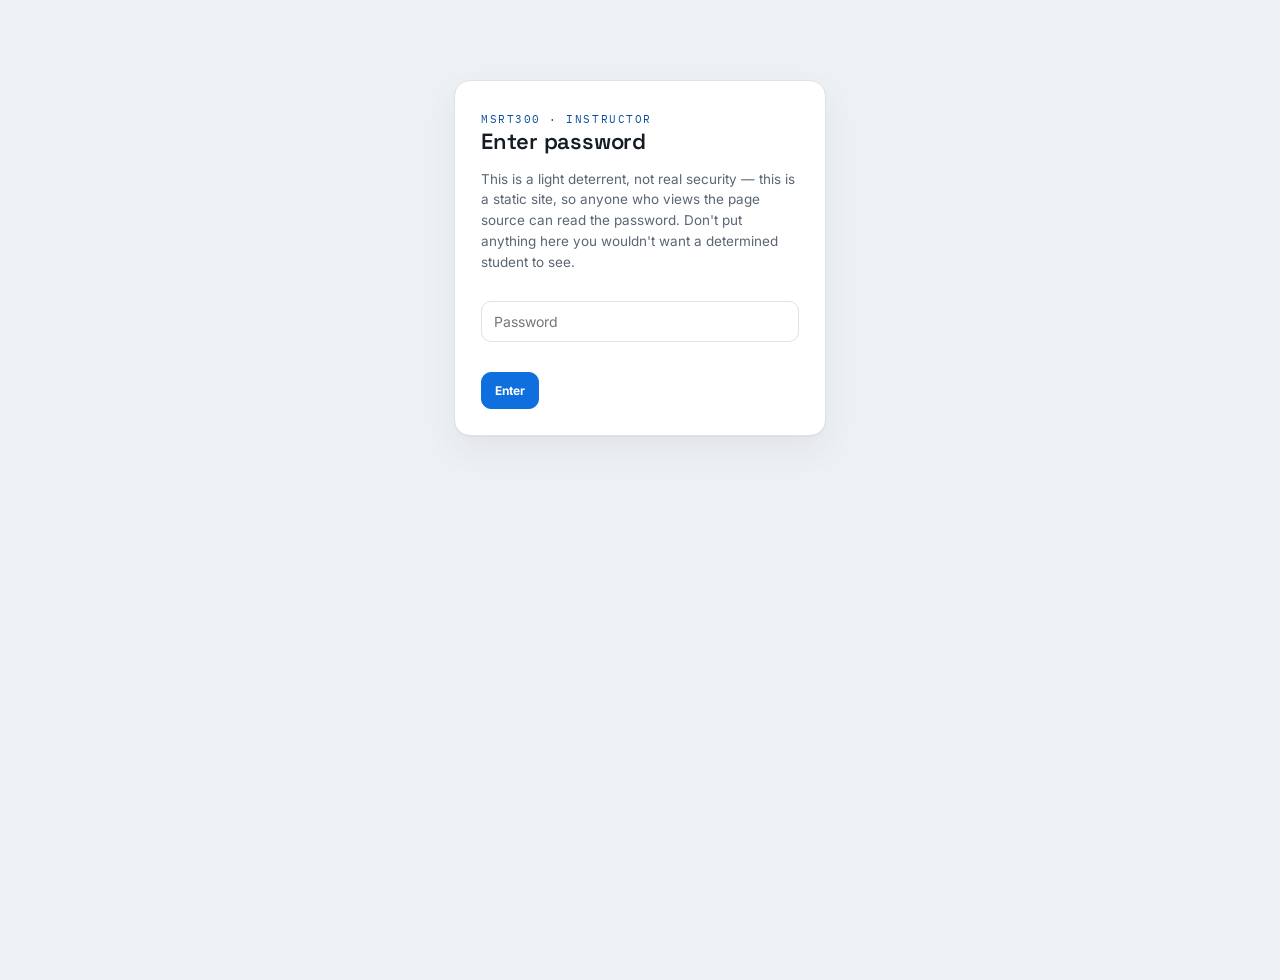
==== instructor.html @ 3fcd9799 "PACS Kano activity" ====
<!DOCTYPE html>
<html lang="en">
<head>
<meta charset="utf-8"><meta name="viewport" content="width=device-width,initial-scale=1">
<title>MSRT300: PACS Kano — Instructor</title>
<link rel="preconnect" href="https://fonts.googleapis.com">
<link rel="preconnect" href="https://fonts.gstatic.com" crossorigin>
<link href="https://fonts.googleapis.com/css2?family=Space+Grotesk:wght@500;600;700&family=Inter:wght@400;500;600;700&family=IBM+Plex+Mono:wght@500;600&display=swap" rel="stylesheet">
<link rel="stylesheet" href="assets/style.css">
</head>
<body>

<div class="gate-wrap" id="gateWrap">
  <div class="card gate-card">
    <span class="eyebrow">MSRT300 · Instructor</span>
    <h1 style="font-size:22px">Enter password</h1>
    <p class="muted">This is a light deterrent, not real security — this is a static site, so anyone who views the page source can read the password. Don't put anything here you wouldn't want a determined student to see.</p>
    <input type="password" id="pwInput" placeholder="Password">
    <div class="gate-error" id="pwError"></div>
    <button class="primary" id="pwSubmit">Enter</button>
  </div>
</div>

<div id="app" style="display:none">
<div class="warn-strip">Instructor view. Keep this tab out of any screen share.</div>
<header>
  <div class="title-block">
    <span class="eyebrow">MSRT300 · Instructor Console</span>
    <h1>PACS Kano Comparator</h1>
    <div class="muted">Student submissions load automatically from the response sheet and plot against your answer key.</div>
  </div>
  <div class="toolbar">
    <span class="muted" id="syncStatus" style="font-family:var(--mono);font-size:11px"></span>
    <button id="refreshBtn">Refresh now</button>
    <a href="index.html"><button type="button">Back</button></a>
  </div>
</header>
<div class="tabbar">
  <button class="tabbtn active" id="tabComparator">Comparator</button>
  <button class="tabbtn" id="tabGrading">Grading</button>
  <button class="tabbtn" id="tabKey">Answer key</button>
  <button class="tabbtn" id="tabDanger">Danger zone</button>
</div>

<main class="console" id="comparatorView">
<section class="card side">
  <b class="h">Responses</b>
  <div id="people"></div>
  <hr>
  <b class="h">Questions</b>
  <div class="empty" style="padding:2px 2px 6px">Click a question to isolate every response on the graph.</div>
  <div id="questions"></div>
</section>

<section class="card graph" id="wrap">
  <div class="graph-frame">
    <svg id="chart" viewBox="0 0 900 650">
      <defs>
        <pattern id="grid" width="30" height="30" patternUnits="userSpaceOnUse">
          <path d="M30 0 L0 0 0 30" fill="none" stroke="#eef1f4" stroke-width="1"/>
        </pattern>
        <filter id="lift" x="-40%" y="-40%" width="180%" height="180%">
          <feDropShadow dx="0" dy="1.5" stdDeviation="2" flood-color="#1a2430" flood-opacity=".22"/>
        </filter>
      </defs>
      <rect x="0" y="0" width="900" height="650" fill="#fdfefe"/>
      <rect x="0" y="0" width="900" height="650" fill="url(#grid)"/>
      <g font-family="IBM Plex Mono" fill="#aab4bf" font-size="11" letter-spacing=".04em">
        <text x="24" y="30">COHORT COMPARATOR</text>
        <text x="24" y="46" fill="#c3cbd3">Y AXIS: SATISFACTION</text>
        <text x="876" y="30" text-anchor="end">X AXIS: EXECUTION QUALITY</text>
        <text x="876" y="46" text-anchor="end" fill="#c3cbd3" id="readoutCount">RESPONDENTS 0</text>
        <text x="24" y="628" fill="#c3cbd3">SCALE: NORMALIZED</text>
        <text x="876" y="628" text-anchor="end" fill="#c3cbd3">KANO MODEL, 1984</text>
      </g>
      <g stroke="#c7ced6" stroke-width="1.4">
        <line x1="120" y1="345" x2="815" y2="345"/>
        <line x1="460" y1="96" x2="460" y2="605"/>
      </g>
      <g fill="#c7ced6">
        <path d="M815 345 l-11 -5.5 v11 z"/>
        <path d="M460 96 l-5.5 11 h11 z"/>
      </g>
      <g fill="none" stroke-linecap="round">
        <path d="M150 345 C 340 344, 610 300, 782 118" stroke="#fdfefe" stroke-width="9"/>
        <path d="M175 560 L 770 140" stroke="#fdfefe" stroke-width="9"/>
        <path d="M195 585 C 300 430, 415 362, 782 350" stroke="#fdfefe" stroke-width="9"/>
        <path d="M150 352 L 782 352" stroke="#fdfefe" stroke-width="8"/>
      </g>
      <g fill="none" stroke-linecap="round" filter="url(#lift)">
        <path d="M150 345 C 340 344, 610 300, 782 118" stroke="var(--attractive)" stroke-width="4"/>
        <path d="M175 560 L 770 140" stroke="var(--performance)" stroke-width="4"/>
        <path d="M195 585 C 300 430, 415 362, 782 350" stroke="var(--mustbe)" stroke-width="4"/>
        <path d="M150 352 L 782 352" stroke="var(--indifferent)" stroke-width="3" stroke-dasharray="1 7"/>
      </g>
      <g font-family="Space Grotesk" font-weight="600" fill="#3a4552">
        <g class="axis-hint" data-tip="Top of the vertical axis. The feature exceeds what the user expected.">
          <text x="440" y="80" font-size="14" text-anchor="middle" letter-spacing=".02em">DELIGHTED</text>
        </g>
        <g class="axis-hint" data-tip="Bottom of the vertical axis. The user is frustrated or unhappy.">
          <text x="440" y="632" font-size="14" text-anchor="middle" letter-spacing=".02em">DISSATISFIED</text>
        </g>
        <g class="axis-hint" data-tip="Left end of the horizontal axis. The feature is missing, broken, or poorly executed.">
          <text x="112" y="330" font-size="12.5" text-anchor="end" fill="#8b95a1">POORLY DONE</text>
        </g>
        <g class="axis-hint" data-tip="Right end of the horizontal axis. The feature is fully present and well executed.">
          <text x="823" y="330" font-size="12.5" fill="#8b95a1">WELL DONE</text>
        </g>
      </g>
      <g id="markers"></g>
    </svg>
    <div id="tooltip" class="tooltip"><button class="tt-close" id="ttClose" title="Close">&times;</button><div id="ttBody"></div></div>
  </div>
  <div class="answer-panel" id="answerPanel" style="display:none">
    <div class="ap-head"><b id="apTitle"></b><button id="apClose">Show all</button></div>
    <div id="apList"></div>
  </div>
  <div class="kano-key">
    <div class="key-item"><div class="row"><i style="background:var(--attractive)"></i><b>Attractive</b></div><p>Unexpected when present, not missed when absent.</p></div>
    <div class="key-item"><div class="row"><i style="background:var(--performance)"></i><b>Performance</b></div><p>Satisfaction rises the better this is executed.</p></div>
    <div class="key-item"><div class="row"><i style="background:var(--mustbe)"></i><b>Must-Be</b></div><p>Expected by default, its absence causes real frustration.</p></div>
    <div class="key-item"><div class="row"><i style="background:var(--indifferent)"></i><b>Indifferent</b></div><p>Users notice little change either way.</p></div>
  </div>
</section>
</main>

<main class="grading" id="gradingView" style="display:none">
  <section class="card roster"><b>Students</b><div id="gradingRoster"></div></section>
  <section class="card panel" id="gradingPanel"><div class="empty">Select a student to begin scoring.</div></section>
</main>
<section class="card summary" id="gradingSummaryWrap" style="display:none">
  <div class="toolbar" style="justify-content:space-between;margin-bottom:12px">
    <b class="h" style="margin:0">Summary</b>
    <button id="exportCsv">Download grades, CSV</button>
  </div>
  <div id="summaryTable"></div>
</section>

<main style="display:none;max-width:820px;margin:0 auto;padding:20px 24px" id="keyView">
  <section class="card keyeditor">
    <b class="h" style="font-family:var(--disp);font-size:15px">Answer key</b>
    <p class="muted" style="margin:6px 0 14px">This is what plots as your ground truth on the comparator. Edit it here, then download the file and commit it to <code>data/answer-key.json</code> to make the change permanent (this is a static site — edits here don't save themselves).</p>
    <div id="keyRows"></div>
    <div class="toolbar" style="margin-top:14px">
      <button class="primary" id="downloadKeyBtn">Download answer-key.json</button>
      <span class="muted" id="keyMsg"></span>
    </div>
  </section>
</main>

<main style="display:none;max-width:820px;margin:0 auto;padding:20px 24px" id="dangerView">
  <section class="card danger-card">
    <h2>Clear all responses</h2>
    <p class="muted">Permanently deletes every student submission from the response sheet. Do this after grades are finalized to stop retaining student answers. This cannot be undone.</p>
    <div class="toolbar">
      <input type="text" id="confirmDelete" placeholder="Type DELETE to confirm" style="border:1px solid var(--line);border-radius:10px;padding:9px 11px">
      <button class="danger" id="clearAllBtn">Clear all responses</button>
    </div>
    <div class="muted" id="dangerMsg" style="margin-top:8px"></div>
  </section>
  <section class="card danger-card" style="margin-top:16px">
    <h2>Clear grades in this browser</h2>
    <p class="muted">Grades are saved only in this browser (via the CSV export, not the response sheet). This clears them from here.</p>
    <button class="danger" id="clearGradesBtn">Clear local grades</button>
  </section>
  <section class="card" style="margin-top:16px;padding:18px">
    <b class="h" style="font-family:var(--disp);font-size:14px">Removing grading entirely</b>
    <p class="muted">To remove the grading feature from the site altogether once you're done with it, delete the "Grading" tab button and its two <code>&lt;section&gt;</code> blocks from <code>instructor.html</code>, and remove <code>renderGradingRoster()</code> / <code>renderGradingPanel()</code> calls from the script — then redeploy.</p>
  </section>
</main>

</div>

<script src="assets/config.js"></script>
<script src="assets/data.js"></script>
<script>
/* ---------- password gate ---------- */
(function(){
  const unlocked = sessionStorage.getItem('pacskano_instructor_unlocked') === '1';
  if(unlocked){ document.getElementById('gateWrap').style.display='none'; document.getElementById('app').style.display='block'; boot(); return; }
  document.getElementById('pwSubmit').onclick = tryUnlock;
  document.getElementById('pwInput').addEventListener('keydown', e => { if(e.key==='Enter') tryUnlock(); });
  function tryUnlock(){
    const v = document.getElementById('pwInput').value;
    if(v === INSTRUCTOR_PASSWORD){
      sessionStorage.setItem('pacskano_instructor_unlocked','1');
      document.getElementById('gateWrap').style.display='none';
      document.getElementById('app').style.display='block';
      boot();
    } else {
      document.getElementById('pwError').textContent = 'Incorrect password.';
    }
  }
})();

/* ---------- state ---------- */
let responses = [];       // [groundTruthEntry, ...studentEntries]
let groundTruthIndex = 0;
let answerKey = FEATURES.map(()=>({cat:null, exec:null}));
let focus = null, pinned = false;
let grades = {};
let gradingActive = null;
let refreshTimer = null;

function backendConfigured(){
  return typeof APPS_SCRIPT_URL === 'string' && APPS_SCRIPT_URL.indexOf('http') === 0;
}

async function boot(){
  grades = JSON.parse(localStorage.getItem('pacskano_grades') || '{}');
  await loadAnswerKey();
  await refreshResponses();
  refreshTimer = setInterval(refreshResponses, 20000);
  wireStaticHandlers();
}

async function loadAnswerKey(){
  try{
    const res = await fetch('data/answer-key.json', {cache:'no-store'});
    const data = await res.json();
    if(Array.isArray(data.entries)) answerKey = data.entries;
  }catch(err){ /* no key file yet — stays blank */ }
}

async function refreshResponses(){
  const statusEl = document.getElementById('syncStatus');
  if(!backendConfigured()){
    statusEl.textContent = 'Backend not configured — see README';
    buildResponsesFromKeyOnly();
    render();
    return;
  }
  statusEl.textContent = 'Syncing…';
  try{
    const res = await fetch(APPS_SCRIPT_URL + '?action=list', {cache:'no-store'});
    const data = await res.json();
    const students = (data && data.ok && Array.isArray(data.responses)) ? data.responses : [];
    buildResponsesFromKeyOnly();
    students.forEach(s => responses.push(s));
    statusEl.textContent = 'Synced ' + new Date().toLocaleTimeString();
  }catch(err){
    statusEl.textContent = 'Sync failed — showing last loaded data';
  }
  render();
}
function buildResponsesFromKeyOnly(){
  responses = [{
    name: 'Instructor answer key',
    answers: answerKey.map(k=>k.cat),
    executions: answerKey.map(k=>k.exec)
  }];
  groundTruthIndex = 0;
}

document.getElementById('refreshBtn').onclick = refreshResponses;

/* ---------- tabs ---------- */
function showTab(name){
  document.getElementById('comparatorView').style.display = name==='comparator' ? 'grid' : 'none';
  document.getElementById('gradingView').style.display = name==='grading' ? 'grid' : 'none';
  document.getElementById('gradingSummaryWrap').style.display = name==='grading' ? 'block' : 'none';
  document.getElementById('keyView').style.display = name==='key' ? 'block' : 'none';
  document.getElementById('dangerView').style.display = name==='danger' ? 'block' : 'none';
  ['tabComparator','tabGrading','tabKey','tabDanger'].forEach(id => document.getElementById(id).classList.remove('active'));
  document.getElementById('tab'+name[0].toUpperCase()+name.slice(1)).classList.add('active');
  if(name==='grading'){ renderGradingRoster(); renderGradingPanel(); renderGradingSummary(); }
  if(name==='key') renderKeyEditor();
}
function wireStaticHandlers(){
  document.getElementById('tabComparator').onclick = () => showTab('comparator');
  document.getElementById('tabGrading').onclick = () => showTab('grading');
  document.getElementById('tabKey').onclick = () => showTab('key');
  document.getElementById('tabDanger').onclick = () => showTab('danger');
}

/* ---------- comparator (graph) ---------- */
function render(){
  const ppl = document.getElementById('people');
  ppl.innerHTML = '';
  responses.forEach((r,i) => {
    const isGT = i === groundTruthIndex;
    const row = document.createElement('div');
    row.className = 'person' + (isGT ? ' gt' : '');
    const classified = (r.answers||[]).filter(Boolean).length;
    const statusTag = !isGT && r.status ? ` · ${r.status}` : '';
    row.innerHTML = `<div class="prow"><b>${r.name}</b>${isGT?'<span class="gtbadge">Answer key</span>':''}</div><small>${classified} / ${FEATURES.length} classified${statusTag}</small>`;
    ppl.appendChild(row);
  });
  document.getElementById('readoutCount').textContent = 'RESPONDENTS ' + (responses.length - 1);
  computePositions();
  const m = document.getElementById('markers'); m.innerHTML = '';
  responses.forEach((r,pi) => (r.answers||[]).forEach((cat,fi) => {
    if(!cat) return;
    const exec = r.executions ? r.executions[fi] : null;
    const p = posGrid[pi][fi];
    const isGT = pi === groundTruthIndex;
    const g = document.createElementNS('http://www.w3.org/2000/svg','g'); g.classList.add('marker'); g.dataset.feature = fi;
    const ring = isGT ? `<circle cx="${p.x}" cy="${p.y}" r="15" fill="none" stroke="var(--accent)" stroke-width="2"/>` : '';
    g.innerHTML = `${ring}<circle class="mkr" cx="${p.x}" cy="${p.y}" r="${isGT?10:8.5}" fill="${tint(COLORS[cat],pi)}" stroke="#fdfefe" stroke-width="${isGT?2.2:1.6}"/><text x="${p.x}" y="${p.y+3.2}" text-anchor="middle" font-family="IBM Plex Mono" font-size="9" font-weight="600" fill="${tintAlpha(pi)<.35?'#fff':'#151b23'}">${fi+1}</text>`;
    g.onmouseenter = e => showTip(e,r.name,FEATURES[fi],cat,exec);
    g.onmouseleave = () => hideTip();
    g.onclick = e => { e.stopPropagation(); selectFeature(fi); if(focus===fi){ showTip(e,r.name,FEATURES[fi],cat,exec); pinned=true; document.getElementById('tooltip').classList.add('pinned'); } };
    m.appendChild(g);
  }));
  renderQuestions();
  if(focus!==null){ applyFocus(focus); renderAnswerPanel(focus); }
}
let posGrid = [];
function computePositions(){
  posGrid = responses.map(()=>[]);
  const items = [];
  responses.forEach((r,pi) => (r.answers||[]).forEach((cat,fi) => {
    if(!cat){ posGrid[pi][fi] = null; return; }
    const exec = r.executions ? r.executions[fi] : null;
    const base = point(cat,fi,pi,exec);
    const isGT = pi === groundTruthIndex;
    const item = {x:base.x, y:base.y, r:isGT?10:8.5, pi, fi};
    items.push(item); posGrid[pi][fi] = item;
  }));
  resolveCollisions(items,4);
}
function showTip(e,name,feature,cat,exec){
  if(pinned) return;
  const t = document.getElementById('tooltip'), w = document.getElementById('wrap').getBoundingClientRect();
  document.getElementById('ttBody').innerHTML = `<b>${name}</b><br>${feature}<br><span class="cat" style="color:${cat==='Performance'?'#e3b04f':'#8fc2f0'}">${cat}${exec?' · '+exec:''}</span>`;
  t.style.left = (e.clientX-w.left)+'px'; t.style.top = (e.clientY-w.top)+'px'; t.style.opacity = 1;
}
function hideTip(force){ if(pinned && !force) return; const t=document.getElementById('tooltip'); t.style.opacity=0; t.classList.remove('pinned'); }
document.getElementById('ttClose').onclick = e => { e.stopPropagation(); pinned=false; hideTip(true); focus=null; clearFocus(); hideAnswerPanel(); };
function applyFocus(fi){ document.querySelectorAll('.marker').forEach(m => { const same = +m.dataset.feature===fi; m.classList.toggle('dim',!same); m.classList.toggle('focus',same); }); }
function clearFocus(){ document.querySelectorAll('.marker').forEach(m => m.classList.remove('dim','focus')); }
function selectFeature(fi){
  if(focus===fi){ focus=null; clearFocus(); pinned=false; hideTip(true); hideAnswerPanel(); return; }
  focus=fi; pinned=false; hideTip(true); applyFocus(fi); renderAnswerPanel(fi); renderQuestions();
}
function hideAnswerPanel(){ document.getElementById('answerPanel').style.display='none'; renderQuestions(); }
function renderAnswerPanel(fi){
  const panel = document.getElementById('answerPanel');
  document.getElementById('apTitle').textContent = (fi+1)+'. '+FEATURES[fi];
  const list = document.getElementById('apList'); list.innerHTML = '';
  responses.forEach((r,pi) => {
    const cat = r.answers[fi]; const exec = r.executions ? r.executions[fi] : null; const isGT = pi===groundTruthIndex;
    const row = document.createElement('div'); row.className = 'ap-row';
    row.innerHTML = `<span class="dot" style="background:${cat?COLORS[cat]:'#c7ced6'}"></span><b>${r.name}</b>${isGT?'<span class="tag-gt">Key</span>':''}<span class="cat" style="color:${cat?COLORS[cat]:'#8b95a1'}">${cat||'Not answered'}</span><span class="exec">${exec||''}</span>`;
    list.appendChild(row);
  });
  panel.style.display = 'block';
}
function renderQuestions(){
  const box = document.getElementById('questions'); box.innerHTML = '';
  FEATURES.forEach((f,fi) => {
    const vals = responses.map(r => r.answers[fi]).filter(Boolean);
    const u = new Set(vals).size;
    const d = document.createElement('div'); d.className = 'featureCard' + (focus===fi ? ' active' : '');
    d.innerHTML = `<b>${fi+1}. ${f}</b><p>${DESCRIPTIONS[fi]}</p>${u>1?'<div class="tag">'+u+' different placements</div>':''}`;
    d.onclick = () => selectFeature(fi);
    box.appendChild(d);
  });
}
document.getElementById('wrap').addEventListener('click', () => { focus=null; clearFocus(); pinned=false; hideTip(true); hideAnswerPanel(); });
document.getElementById('apClose').onclick = () => { focus=null; clearFocus(); pinned=false; hideTip(true); hideAnswerPanel(); };
const tipEl = document.getElementById('tooltip'), wrapEl = document.getElementById('wrap');
document.querySelectorAll('.axis-hint').forEach(el => {
  el.addEventListener('mouseenter', e => { if(el.dataset.tip && !pinned){ document.getElementById('ttBody').textContent = el.dataset.tip; tipEl.style.opacity=1; positionTip(e); } });
  el.addEventListener('mousemove', e => { if(el.dataset.tip && !pinned) positionTip(e); });
  el.addEventListener('mouseleave', () => { if(!pinned) tipEl.style.opacity=0; });
});
function positionTip(e){ const r = wrapEl.getBoundingClientRect(); tipEl.style.left=(e.clientX-r.left)+'px'; tipEl.style.top=(e.clientY-r.top)+'px'; }

/* ---------- grading ---------- */
function gradingRoster(){ return responses.filter((r,i) => i !== groundTruthIndex); }
function totalFor(name){
  const g = grades[name]; if(!g) return null;
  let sum=0, count=0;
  CRITERIA.forEach(c => { if(g[c.key]!=null){ sum+=g[c.key]; count++; } });
  return count ? sum : null;
}
function saveGrades(){ localStorage.setItem('pacskano_grades', JSON.stringify(grades)); }
function renderGradingRoster(){
  const list = gradingRoster(); const wrap = document.getElementById('gradingRoster');
  if(!list.length){ wrap.innerHTML = '<div class="empty">No responses yet.</div>'; return; }
  wrap.innerHTML = '';
  list.forEach(r => {
    const t = totalFor(r.name);
    const row = document.createElement('div'); row.className = 'rrow' + (gradingActive===r.name ? ' active' : '');
    row.innerHTML = `<b>${r.name}</b><small>${t==null?'Not started':t+' / 16'}</small>`;
    row.onclick = () => { gradingActive = r.name; renderGradingRoster(); renderGradingPanel(); };
    wrap.appendChild(row);
  });
}
function renderGradingPanel(){
  const panel = document.getElementById('gradingPanel');
  if(!gradingActive){ panel.innerHTML = '<div class="empty">Select a student to begin scoring.</div>'; return; }
  const r = responses.find(x => x.name === gradingActive);
  if(!grades[gradingActive]) grades[gradingActive] = {comment:''};
  const g = grades[gradingActive];
  const t = totalFor(gradingActive);
  let html = `<h2>${gradingActive}</h2><div class="total">Total: ${t==null?'Not started':t+' / 16'}</div>`;
  html += renderSubmissionView(r);
  CRITERIA.forEach(c => {
    html += `<div class="crit"><b class="critname">${c.name}</b><div class="scorebtns" data-key="${c.key}">`;
    [4,3,2,1].forEach(lvl => {
      const has = c.levels[lvl] != null; const sel = g[c.key]===lvl;
      html += `<button class="sbtn${sel?' sel':''}" data-key="${c.key}" data-lvl="${lvl}"${has?'':' disabled'}>${lvl}</button>`;
    });
    html += `</div><div class="critdesc" id="desc-${c.key}">${g[c.key]!=null && c.levels[g[c.key]] ? c.levels[g[c.key]] : 'Select a score to see the rubric description.'}</div></div>`;
  });
  html += `<div class="crit"><b class="critname">Notes, optional</b><textarea class="notesbox" id="noteBox" placeholder="Any notes for this student">${g.comment||''}</textarea></div>`;
  panel.innerHTML = html;
  panel.querySelectorAll('.sbtn').forEach(b => {
    b.onclick = () => { const key=b.dataset.key, lvl=parseInt(b.dataset.lvl,10); g[key] = (g[key]===lvl)?null:lvl; saveGrades(); renderGradingPanel(); renderGradingRoster(); renderGradingSummary(); };
  });
  const noteBox = document.getElementById('noteBox');
  noteBox.oninput = () => { g.comment = noteBox.value; saveGrades(); };
}
function renderSubmissionView(r){
  if(!r) return '';
  let html = '<div class="submission-view"><h3>Proposed features</h3>';
  (r.newFeatures||[]).forEach((nf,i) => { html += `<div class="feat"><b>${nf.name||'(untitled '+(i+1)+')'}</b><br>${nf.description||''}</div>`; });
  if(!r.newFeatures || !r.newFeatures.length) html += '<div class="feat">Not submitted.</div>';
  html += '</div><div class="submission-view"><h3>Pitch</h3>';
  const pitched = (r.newFeatures && r.newFeatures[r.pitchFeature]) ? (r.newFeatures[r.pitchFeature].name || 'Feature '+((r.pitchFeature||0)+1)) : null;
  html += `<div class="feat">${pitched?('<b>'+pitched+'</b><br>'):''}${r.pitch||'Not submitted.'}</div>`;
  html += '</div>';
  if(r.justification){ html += `<div class="submission-view"><h3>Overall justification</h3><div class="feat">${r.justification}</div></div>`; }
  return html;
}
function renderGradingSummary(){
  const wrap = document.getElementById('summaryTable'); const list = gradingRoster();
  if(!list.length){ wrap.innerHTML = '<div class="empty">No responses loaded.</div>'; return; }
  let html = '<table><thead><tr><th>Student</th><th>Kano model</th><th>Creativity</th><th>CTO pitch</th><th>Justification</th><th>Total</th></tr></thead><tbody>';
  list.forEach(r => {
    const g = grades[r.name] || {}; const t = totalFor(r.name);
    html += `<tr><td>${r.name}</td>`;
    CRITERIA.forEach(c => { html += `<td class="num">${g[c.key]!=null?g[c.key]:'Pending'}</td>`; });
    html += `<td class="num">${t==null?'Pending':t+' / 16'}</td></tr>`;
  });
  html += '</tbody></table>'; wrap.innerHTML = html;
}
document.getElementById('exportCsv').onclick = () => {
  const list = gradingRoster();
  let csv = 'Student,Application of the Kano Model,Creativity of New Features,CTO Investment Pitch,Overall Justification,Total,Notes\n';
  list.forEach(r => {
    const g = grades[r.name] || {}; const t = totalFor(r.name);
    const row = [r.name];
    CRITERIA.forEach(c => row.push(g[c.key]!=null?g[c.key]:''));
    row.push(t==null?'':t);
    row.push('"'+((g.comment||'').replace(/"/g,'""'))+'"');
    csv += row.join(',')+'\n';
  });
  const blob = new Blob([csv],{type:'text/csv'});
  const a = document.createElement('a'); a.href = URL.createObjectURL(blob); a.download = 'PACS_Kano_Grades.csv'; a.click();
  setTimeout(() => URL.revokeObjectURL(a.href), 1000);
};

/* ---------- answer key editor ---------- */
function renderKeyEditor(){
  const box = document.getElementById('keyRows'); box.innerHTML = '';
  FEATURES.forEach((f,fi) => {
    if(!answerKey[fi]) answerKey[fi] = {cat:null, exec:null};
    const row = document.createElement('div'); row.className = 'keyrow';
    const catOpts = ['<option value="">—</option>'].concat(CATEGORIES.map(c => `<option value="${c}" ${answerKey[fi].cat===c?'selected':''}>${c}</option>`)).join('');
    const execOpts = ['<option value="">—</option>'].concat(EXEC_LEVELS.map(x => `<option value="${x}" ${answerKey[fi].exec===x?'selected':''}>${x}</option>`)).join('');
    row.innerHTML = `<b>${fi+1}. ${f}</b><select data-fi="${fi}" data-field="cat">${catOpts}</select><select data-fi="${fi}" data-field="exec">${execOpts}</select>`;
    box.appendChild(row);
  });
  box.querySelectorAll('select').forEach(sel => {
    sel.onchange = () => { answerKey[+sel.dataset.fi][sel.dataset.field] = sel.value || null; document.getElementById('keyMsg').textContent = 'Unsaved changes — download to make permanent.'; };
  });
}
document.getElementById('downloadKeyBtn').onclick = () => {
  const blob = new Blob([JSON.stringify({entries:answerKey}, null, 2)], {type:'application/json'});
  const a = document.createElement('a'); a.href = URL.createObjectURL(blob); a.download = 'answer-key.json'; a.click();
  setTimeout(() => URL.revokeObjectURL(a.href), 1000);
  document.getElementById('keyMsg').textContent = 'Downloaded. Replace data/answer-key.json in your repo with this file and push to make it live.';
};

/* ---------- danger zone ---------- */
document.getElementById('clearAllBtn').onclick = async () => {
  const msg = document.getElementById('dangerMsg');
  if(document.getElementById('confirmDelete').value !== 'DELETE'){ msg.textContent = 'Type DELETE in the box first.'; return; }
  if(!backendConfigured()){ msg.textContent = 'Backend not configured — nothing to clear.'; return; }
  msg.textContent = 'Clearing…';
  try{
    const body = JSON.stringify({action:'clearAll', password: INSTRUCTOR_PASSWORD});
    const res = await fetch(APPS_SCRIPT_URL, {method:'POST', headers:{'Content-Type':'text/plain;charset=utf-8'}, body});
    const r = await res.json();
    msg.textContent = r && r.ok ? 'All responses cleared.' : 'Could not clear responses.';
    if(r && r.ok) refreshResponses();
  }catch(err){ msg.textContent = 'Could not reach the backend.'; }
};
document.getElementById('clearGradesBtn').onclick = () => {
  grades = {}; localStorage.removeItem('pacskano_grades');
  renderGradingRoster(); renderGradingPanel(); renderGradingSummary();
  document.getElementById('dangerMsg').textContent = 'Local grades cleared.';
};
</script>
</body>
</html>
---- assets/style.css ----
:root{
  --bg:#eef1f4;
  --panel:#ffffff;
  --panel-2:#fbfcfd;
  --line:#dde2e8;
  --line-soft:#e8ecf0;
  --ink:#151b23;
  --ink-dim:#5b6672;
  --ink-faint:#8b95a1;
  --mono:'IBM Plex Mono',ui-monospace,monospace;
  --disp:'Space Grotesk',system-ui,sans-serif;
  --body:'Inter',system-ui,sans-serif;

  --attractive:#1d78c9;
  --performance:#b8790f;
  --mustbe:#c22b6d;
  --indifferent:#71808f;

  --accent:#0f6fde;
  --accent-ink:#0a4ea3;
  --warn-bg:#7a271a;
  --warn-ink:#fdece8;
  --good:#1a8a5f;
}
*{box-sizing:border-box}
html,body{height:100%}
body{margin:0;background:var(--bg);color:var(--ink);font-family:var(--body);-webkit-font-smoothing:antialiased}
header{padding:26px 32px 16px;display:flex;justify-content:space-between;align-items:flex-end;gap:16px;flex-wrap:wrap;border-bottom:1px solid var(--line);background:var(--panel)}
.title-block{display:flex;flex-direction:column;gap:6px;max-width:640px}
.eyebrow{font-family:var(--mono);font-size:11px;letter-spacing:.14em;text-transform:uppercase;color:var(--accent-ink)}
h1{margin:0;font-family:var(--disp);font-weight:600;font-size:29px;letter-spacing:-.01em}
.muted{color:var(--ink-dim);font-size:13.5px;line-height:1.55}
.toolbar{display:flex;gap:9px;flex-wrap:wrap;align-items:center}
button,.file{border:1px solid var(--line);background:var(--panel);color:var(--ink-dim);border-radius:10px;padding:10px 13px;font-weight:600;cursor:pointer;font-size:12px;font-family:var(--body);transition:all .12s ease}
button:hover,.file:hover{border-color:var(--ink-faint);color:var(--ink)}
button:disabled{opacity:.45;cursor:not-allowed}
.file input{display:none}
.primary{background:var(--accent);color:#fff;border:1px solid var(--accent);font-weight:700}
.primary:hover{background:var(--accent-ink);border-color:var(--accent-ink)}
.danger{background:#c22b2b;color:#fff;border:1px solid #c22b2b;font-weight:700}
.danger:hover{background:#9c1f1f}

.card{background:var(--panel);border:1px solid var(--line);border-radius:16px;box-shadow:0 1px 2px rgba(20,30,45,.04),0 14px 32px rgba(20,30,45,.06)}
.empty{color:var(--ink-faint);font-size:12.5px;line-height:1.5;padding:8px 2px}
.status-pill{font-family:var(--mono);font-size:10.5px;letter-spacing:.04em;text-transform:uppercase;border-radius:7px;padding:4px 9px;display:inline-block}
.status-pill.draft{background:#f2eee0;color:#8a6d1a}
.status-pill.submitted{background:#e3f3ea;color:var(--good)}

.tabbar{display:flex;gap:6px;padding:12px 32px;background:var(--panel);border-bottom:1px solid var(--line)}
.tabbtn{border:1px solid var(--line);background:var(--panel-2);color:var(--ink-dim);border-radius:9px;padding:8px 14px;font-size:12.5px;font-weight:700;cursor:pointer;font-family:var(--body)}
.tabbtn.active{background:var(--accent);color:#fff;border-color:var(--accent)}

.warn-strip{background:var(--warn-bg);color:var(--warn-ink);font-family:var(--mono);font-size:11.5px;letter-spacing:.06em;text-transform:uppercase;padding:9px 20px;text-align:center}

/* --- landing --- */
.landing-wrap{max-width:900px;margin:0 auto;padding:60px 24px}
.role-grid{display:grid;grid-template-columns:1fr 1fr;gap:20px;margin-top:28px}
.role-card{background:var(--panel);border:1px solid var(--line);border-radius:18px;padding:26px;box-shadow:0 1px 2px rgba(20,30,45,.04),0 14px 32px rgba(20,30,45,.06);text-decoration:none;color:var(--ink);transition:border-color .12s ease,transform .12s ease}
.role-card:hover{border-color:var(--accent);transform:translateY(-2px)}
.role-card .eyebrow{display:block;margin-bottom:8px}
.role-card h2{margin:0 0 8px;font-family:var(--disp);font-size:22px}
.role-card p{margin:0;color:var(--ink-dim);font-size:13.5px;line-height:1.55}
@media(max-width:640px){.role-grid{grid-template-columns:1fr}}

/* --- gate (instructor password) --- */
.gate-wrap{max-width:420px;margin:80px auto;padding:0 24px}
.gate-card{padding:26px}
.gate-card input{width:100%;border:1px solid var(--line);border-radius:10px;padding:11px 12px;font-family:var(--body);font-size:14px;margin:14px 0}
.gate-error{color:#c22b2b;font-size:12.5px;min-height:16px}

/* --- student form --- */
main.student{max-width:820px;margin:0 auto;padding:24px 20px 60px;display:flex;flex-direction:column;gap:18px}
.idcard{padding:20px}
.idrow{display:flex;gap:12px;flex-wrap:wrap}
.idrow label{flex:1;min-width:180px;display:flex;flex-direction:column;gap:6px;font-size:12.5px;font-weight:600;color:var(--ink-dim)}
.idrow input{border:1px solid var(--line);border-radius:10px;padding:10px 12px;font-family:var(--body);font-size:14px}
.section{padding:20px}
.section h2{font-family:var(--disp);font-size:17px;margin:0 0 4px}
.progress{font-family:var(--mono);font-size:11px;color:var(--ink-faint);margin-bottom:10px}

.qcard{border:1px solid var(--line-soft);border-radius:12px;padding:13px 14px;margin-top:10px;background:var(--panel-2)}
.qcard b{font-family:var(--body);font-size:13px;font-weight:700;color:var(--ink)}
.qcard p.desc{margin:3px 0 10px;color:var(--ink-dim);font-size:12px;line-height:1.4}
.pillrow{display:flex;gap:7px;flex-wrap:wrap;margin-bottom:8px}
.pillbtn{border:1px solid var(--line);background:var(--panel);border-radius:8px;padding:7px 11px;font-size:11.5px;font-weight:700;cursor:pointer;font-family:var(--body);color:var(--ink-dim)}
.pillbtn.sel{color:#fff;border-color:transparent}
.pillbtn[data-cat="Attractive"].sel{background:var(--attractive)}
.pillbtn[data-cat="Performance"].sel{background:var(--performance)}
.pillbtn[data-cat="Must-Be"].sel{background:var(--mustbe)}
.pillbtn[data-cat="Indifferent"].sel{background:var(--indifferent)}
.pillbtn.execsel{background:var(--ink);border-color:var(--ink);color:#fff}

.feat-input{border:1px solid var(--line);border-radius:10px;padding:9px 11px;font-family:var(--body);font-size:13px;width:100%}
.feat-block{border:1px solid var(--line-soft);border-radius:12px;padding:13px 14px;margin-top:10px;background:var(--panel-2)}
.feat-block label{display:block;font-size:11.5px;font-weight:700;color:var(--ink-dim);margin:8px 0 4px}
textarea{width:100%;border:1px solid var(--line);border-radius:10px;padding:10px 11px;font-family:var(--body);font-size:12.5px;color:var(--ink);resize:vertical;min-height:70px}

.savebar{position:sticky;bottom:0;background:var(--panel);border:1px solid var(--line);border-radius:14px;padding:14px 16px;display:flex;justify-content:space-between;align-items:center;gap:12px;flex-wrap:wrap;box-shadow:0 -8px 20px rgba(20,30,45,.08)}
.savebar .msg{font-size:12px;color:var(--ink-dim)}

/* --- instructor / comparator --- */
main.console{display:grid;grid-template-columns:minmax(280px,350px) 1fr;gap:18px;padding:20px 24px 30px;align-items:start}
.side{padding:18px;max-height:calc(100vh - 210px);overflow:auto;scrollbar-width:thin}
.side::-webkit-scrollbar{width:8px}
.side::-webkit-scrollbar-thumb{background:var(--line);border-radius:8px}
.side b.h{font-family:var(--disp);font-size:13px;font-weight:600;letter-spacing:.01em;display:block;margin-bottom:2px}
hr{border:0;border-top:1px solid var(--line-soft);margin:18px 0}

.person{padding:11px 12px;border:1px solid var(--line-soft);border-radius:12px;margin:8px 0;background:var(--panel-2)}
.person.gt{border-color:var(--accent);background:color-mix(in srgb, var(--accent) 6%, white)}
.person .prow{display:flex;align-items:center;justify-content:space-between;gap:8px}
.person b{font-family:var(--body);font-size:12.5px;font-weight:700;color:var(--ink)}
.person small{display:block;color:var(--ink-faint);margin-top:4px;font-family:var(--mono);font-size:10.5px}
.gtbadge{font-family:var(--mono);font-size:9.5px;letter-spacing:.04em;text-transform:uppercase;color:var(--accent-ink);border:1px solid var(--accent);border-radius:6px;padding:3px 7px;white-space:nowrap}

.featureCard{padding:10px 11px;border:1px solid var(--line-soft);border-radius:12px;margin-top:8px;cursor:pointer;background:var(--panel-2);transition:border-color .12s ease}
.featureCard:hover{border-color:var(--ink-faint)}
.featureCard.active{border-color:var(--accent);background:color-mix(in srgb, var(--accent) 6%, white)}
.featureCard b{font-family:var(--body);font-size:12px;font-weight:700;color:var(--ink)}
.featureCard p{font-family:var(--body);font-size:11px;color:var(--ink-dim);margin:4px 0 0;line-height:1.4}
.featureCard div.tag{font-family:var(--mono);font-size:10px;color:var(--ink-faint);margin-top:6px}

.answer-panel{margin-top:14px;border:1px solid var(--line-soft);border-radius:12px;padding:13px 14px;background:var(--panel-2)}
.ap-head{display:flex;justify-content:space-between;align-items:center;margin-bottom:10px}
.ap-head b{font-family:var(--disp);font-size:13.5px;font-weight:600;color:var(--ink)}
.ap-head button{font-size:11px;padding:6px 10px}
.ap-row{display:flex;align-items:center;gap:9px;padding:8px 0;border-bottom:1px solid var(--line-soft)}
.ap-row:last-child{border-bottom:none}
.ap-row .dot{width:9px;height:9px;border-radius:50%;flex:none}
.ap-row b{font-family:var(--body);font-size:12.5px;font-weight:700;flex:1;color:var(--ink)}
.ap-row .tag-gt{font-family:var(--mono);font-size:9px;color:var(--accent-ink);border:1px solid var(--accent);border-radius:5px;padding:2px 5px}
.ap-row .cat{font-family:var(--mono);font-size:11px;font-weight:600}
.ap-row .exec{font-family:var(--mono);font-size:10.5px;color:var(--ink-faint)}

.graph{padding:18px;position:relative}
.graph-frame{border:1px solid var(--line);border-radius:12px;overflow:hidden;background:#fdfefe;position:relative}
svg{width:100%;height:auto;display:block}
.marker{cursor:pointer;transition:opacity .12s ease}
.marker.dim{opacity:.08}
.marker.focus circle.mkr{stroke:#151b23;stroke-width:2.6}
.axis-hint{cursor:help}
.axis-hint text{text-decoration:underline;text-decoration-style:dotted;text-decoration-color:#b7c0ca;text-underline-offset:4px}

.kano-key{display:grid;grid-template-columns:repeat(4,1fr);gap:10px;margin-top:14px}
.key-item{border:1px solid var(--line-soft);border-radius:10px;padding:10px 11px;background:var(--panel-2)}
.key-item .row{display:flex;align-items:center;gap:7px;margin-bottom:5px}
.key-item i{width:9px;height:9px;border-radius:2.5px;display:inline-block;flex:none}
.key-item b{font-family:var(--body);font-size:12px;font-weight:700;color:var(--ink)}
.key-item p{margin:0;font-size:11px;color:var(--ink-faint);line-height:1.4}

.tooltip{position:absolute;background:#151b23;color:#fdfefe;padding:10px 12px;border-radius:10px;font-size:12px;pointer-events:none;opacity:0;z-index:10;max-width:250px;transform:translate(-50%,-118%);box-shadow:0 12px 30px rgba(20,30,45,.28);font-family:var(--body);transition:opacity .1s ease}
.tooltip.pinned{pointer-events:auto;padding-right:26px}
.tooltip b{font-family:var(--disp);font-weight:600;font-size:12.5px}
.tooltip .cat{font-family:var(--mono);font-size:10.5px}
.tt-close{position:absolute;top:5px;right:6px;width:16px;height:16px;border:none;background:transparent;color:#8b95a1;font-size:14px;line-height:1;cursor:pointer;padding:0;display:none}
.tooltip.pinned .tt-close{display:block}
.tt-close:hover{color:#fff}

/* --- grading --- */
main.grading{display:grid;grid-template-columns:260px 1fr;gap:18px;padding:20px 24px;align-items:start}
.roster{padding:16px;max-height:calc(100vh - 260px);overflow:auto}
.roster b{font-family:var(--disp);font-size:13px;font-weight:600;display:block;margin-bottom:10px}
.rrow{padding:10px 11px;border:1px solid var(--line-soft);border-radius:10px;margin-bottom:7px;cursor:pointer;background:var(--panel-2);transition:border-color .12s ease}
.rrow:hover{border-color:var(--ink-faint)}
.rrow.active{border-color:var(--accent);background:color-mix(in srgb, var(--accent) 8%, white)}
.rrow b{display:block;font-family:var(--body);font-size:12.5px;font-weight:700;margin:0}
.rrow small{font-family:var(--mono);font-size:10.5px;color:var(--ink-faint)}

.panel{padding:20px}
.panel h2{margin:0 0 3px;font-family:var(--disp);font-size:19px;font-weight:600}
.total{font-family:var(--mono);font-size:12.5px;color:var(--accent-ink);margin-bottom:16px}
.crit{border:1px solid var(--line-soft);border-radius:12px;padding:13px 14px;margin-bottom:12px;background:var(--panel-2)}
.crit b.critname{font-family:var(--body);font-size:13px;font-weight:700;display:block;margin-bottom:9px}
.scorebtns{display:flex;gap:7px;margin-bottom:9px}
.sbtn{width:38px;height:34px;border:1px solid var(--line);border-radius:8px;background:var(--panel);font-family:var(--disp);font-weight:700;font-size:14px;color:var(--ink-dim);cursor:pointer}
.sbtn:hover:not(:disabled){border-color:var(--ink-faint)}
.sbtn.sel{background:var(--accent);border-color:var(--accent);color:#fff}
.sbtn:disabled{opacity:.35;cursor:not-allowed}
.critdesc{font-size:11.5px;color:var(--ink-dim);line-height:1.5;min-height:32px}
.notesbox{margin-top:4px}
.submission-view{border:1px solid var(--line-soft);border-radius:12px;padding:13px 14px;margin-bottom:14px;background:var(--panel-2)}
.submission-view h3{margin:0 0 8px;font-family:var(--disp);font-size:13.5px}
.submission-view .feat{border-bottom:1px solid var(--line-soft);padding:6px 0;font-size:12px}
.submission-view .feat b{color:var(--ink-dim);font-weight:600}

.summary{margin:0 24px 30px;padding:18px}
.summary b.h{font-family:var(--disp);font-size:14px;font-weight:600;display:block;margin-bottom:12px}
table{width:100%;border-collapse:collapse;font-size:12px}
th,td{text-align:left;padding:8px 10px;border-bottom:1px solid var(--line-soft)}
th{font-family:var(--mono);font-size:10px;letter-spacing:.05em;text-transform:uppercase;color:var(--ink-faint);font-weight:600}
td{font-family:var(--body);color:var(--ink)}
td.num{font-family:var(--mono)}

/* --- answer key editor --- */
.keyeditor{padding:20px}
.keyrow{display:grid;grid-template-columns:1fr auto auto;gap:12px;align-items:center;border-bottom:1px solid var(--line-soft);padding:10px 0}
.keyrow b{font-size:12.5px}
select{border:1px solid var(--line);border-radius:8px;padding:7px 9px;font-family:var(--body);font-size:12px}

/* --- danger zone --- */
.danger-card{padding:20px;border-color:#e6b8b8}
.danger-card h2{color:#9c1f1f;font-family:var(--disp);font-size:16px;margin:0 0 8px}

@media(max-width:920px){main.console{grid-template-columns:1fr}.side{max-height:none}.kano-key{grid-template-columns:1fr 1fr}main.grading{grid-template-columns:1fr}}
@media(max-width:560px){.kano-key{grid-template-columns:1fr}}
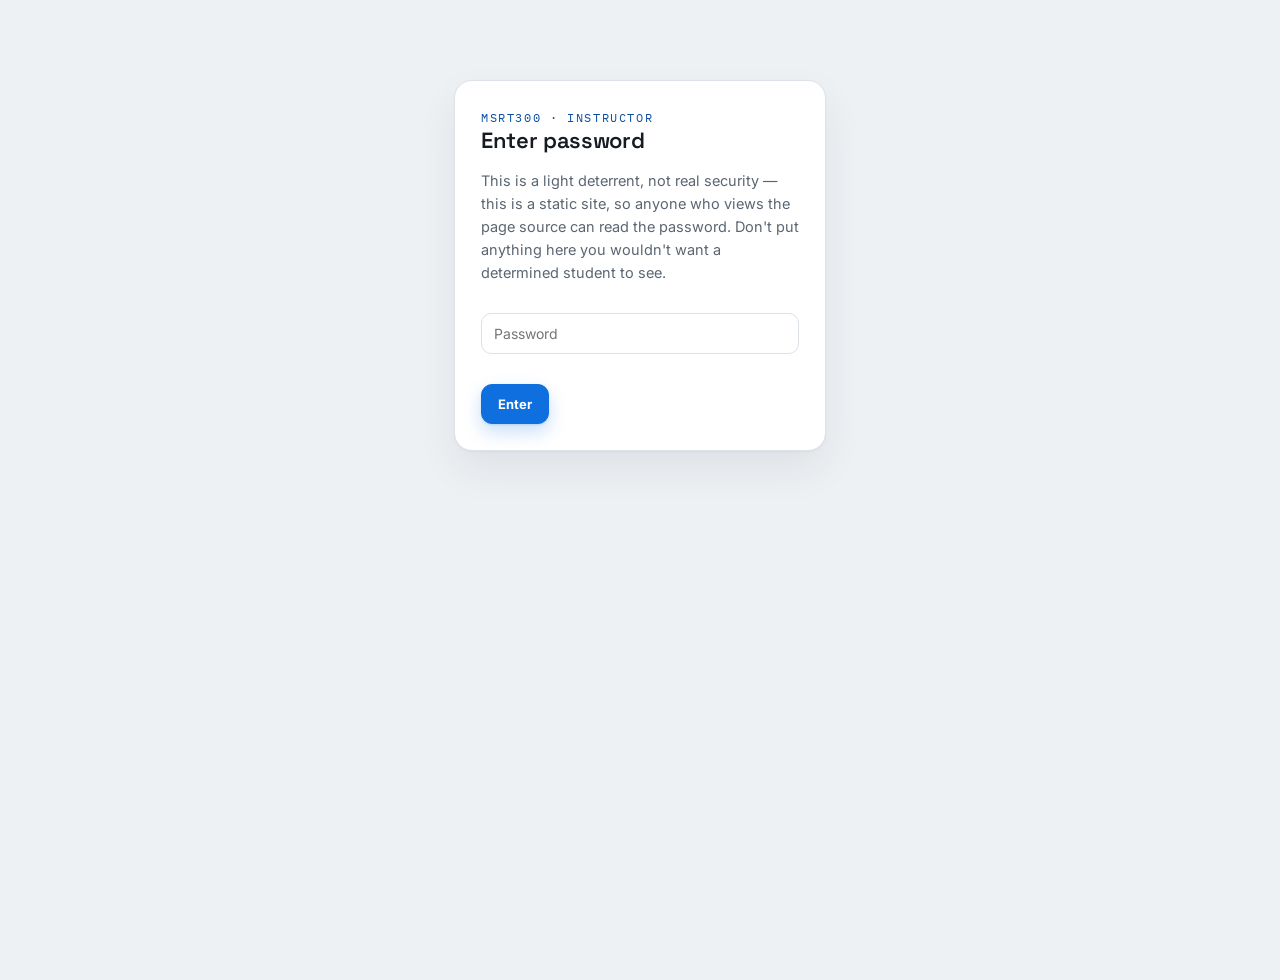
==== commit 1524c03c: "Design pass: edge-to-edge layout, bigger scale, fluid marker motion Student page container was cappe" ====
--- a/instructor.html
+++ b/instructor.html
@@ -323,9 +323,9 @@
   if(pinned) return;
   const t = document.getElementById('tooltip'), w = document.getElementById('wrap').getBoundingClientRect();
   document.getElementById('ttBody').innerHTML = `<b>${name}</b><br>${feature}<br><span class="cat" style="color:${cat==='Performance'?'#e3b04f':'#8fc2f0'}">${cat}${exec?' · '+exec:''}</span>`;
-  t.style.left = (e.clientX-w.left)+'px'; t.style.top = (e.clientY-w.top)+'px'; t.style.opacity = 1;
-}
-function hideTip(force){ if(pinned && !force) return; const t=document.getElementById('tooltip'); t.style.opacity=0; t.classList.remove('pinned'); }
+  t.style.left = (e.clientX-w.left)+'px'; t.style.top = (e.clientY-w.top)+'px'; t.classList.add('show');
+}
+function hideTip(force){ if(pinned && !force) return; const t=document.getElementById('tooltip'); t.classList.remove('show','pinned'); }
 document.getElementById('ttClose').onclick = e => { e.stopPropagation(); pinned=false; hideTip(true); focus=null; clearFocus(); hideAnswerPanel(); };
 function applyFocus(fi){ document.querySelectorAll('.marker').forEach(m => { const same = +m.dataset.feature===fi; m.classList.toggle('dim',!same); m.classList.toggle('focus',same); }); }
 function clearFocus(){ document.querySelectorAll('.marker').forEach(m => m.classList.remove('dim','focus')); }
@@ -361,14 +361,15 @@
 document.getElementById('apClose').onclick = () => { focus=null; clearFocus(); pinned=false; hideTip(true); hideAnswerPanel(); };
 const tipEl = document.getElementById('tooltip'), wrapEl = document.getElementById('wrap');
 document.querySelectorAll('.axis-hint').forEach(el => {
-  el.addEventListener('mouseenter', e => { if(el.dataset.tip && !pinned){ document.getElementById('ttBody').textContent = el.dataset.tip; tipEl.style.opacity=1; positionTip(e); } });
+  el.addEventListener('mouseenter', e => { if(el.dataset.tip && !pinned){ document.getElementById('ttBody').textContent = el.dataset.tip; tipEl.classList.add('show'); positionTip(e); } });
   el.addEventListener('mousemove', e => { if(el.dataset.tip && !pinned) positionTip(e); });
-  el.addEventListener('mouseleave', () => { if(!pinned) tipEl.style.opacity=0; });
+  el.addEventListener('mouseleave', () => { if(!pinned) tipEl.classList.remove('show'); });
 });
 function positionTip(e){ const r = wrapEl.getBoundingClientRect(); tipEl.style.left=(e.clientX-r.left)+'px'; tipEl.style.top=(e.clientY-r.top)+'px'; }
 
 /* ---------- grading ---------- */
 function gradingRoster(){ return responses.filter((r,i) => i !== groundTruthIndex); }
+const MAX_TOTAL = CRITERIA.length * 4;
 function totalFor(name){
   const g = grades[name]; if(!g) return null;
   let sum=0, count=0;
@@ -383,7 +384,7 @@
   list.forEach(r => {
     const t = totalFor(r.name);
     const row = document.createElement('div'); row.className = 'rrow' + (gradingActive===r.name ? ' active' : '');
-    row.innerHTML = `<b>${r.name}</b><small>${t==null?'Not started':t+' / 16'}</small>`;
+    row.innerHTML = `<b>${r.name}</b><small>${t==null?'Not started':t+' / '+MAX_TOTAL}</small>`;
     row.onclick = () => { gradingActive = r.name; renderGradingRoster(); renderGradingPanel(); };
     wrap.appendChild(row);
   });
@@ -395,7 +396,7 @@
   if(!grades[gradingActive]) grades[gradingActive] = {comment:''};
   const g = grades[gradingActive];
   const t = totalFor(gradingActive);
-  let html = `<h2>${gradingActive}</h2><div class="total">Total: ${t==null?'Not started':t+' / 16'}</div>`;
+  let html = `<h2>${gradingActive}</h2><div class="total">Total: ${t==null?'Not started':t+' / '+MAX_TOTAL}</div>`;
   html += renderSubmissionView(r);
   CRITERIA.forEach(c => {
     html += `<div class="crit"><b class="critname">${c.name}</b><div class="scorebtns" data-key="${c.key}">`;
@@ -415,31 +416,24 @@
 }
 function renderSubmissionView(r){
   if(!r) return '';
-  let html = '<div class="submission-view"><h3>Proposed features</h3>';
-  (r.newFeatures||[]).forEach((nf,i) => { html += `<div class="feat"><b>${nf.name||'(untitled '+(i+1)+')'}</b><br>${nf.description||''}</div>`; });
-  if(!r.newFeatures || !r.newFeatures.length) html += '<div class="feat">Not submitted.</div>';
-  html += '</div><div class="submission-view"><h3>Pitch</h3>';
-  const pitched = (r.newFeatures && r.newFeatures[r.pitchFeature]) ? (r.newFeatures[r.pitchFeature].name || 'Feature '+((r.pitchFeature||0)+1)) : null;
-  html += `<div class="feat">${pitched?('<b>'+pitched+'</b><br>'):''}${r.pitch||'Not submitted.'}</div>`;
-  html += '</div>';
-  if(r.justification){ html += `<div class="submission-view"><h3>Overall justification</h3><div class="feat">${r.justification}</div></div>`; }
-  return html;
+  if(!r.justification) return '';
+  return `<div class="submission-view"><h3>Overall justification</h3><div class="feat">${r.justification}</div></div>`;
 }
 function renderGradingSummary(){
   const wrap = document.getElementById('summaryTable'); const list = gradingRoster();
   if(!list.length){ wrap.innerHTML = '<div class="empty">No responses loaded.</div>'; return; }
-  let html = '<table><thead><tr><th>Student</th><th>Kano model</th><th>Creativity</th><th>CTO pitch</th><th>Justification</th><th>Total</th></tr></thead><tbody>';
+  let html = '<table><thead><tr><th>Student</th>' + CRITERIA.map(c=>`<th>${c.name}</th>`).join('') + '<th>Total</th></tr></thead><tbody>';
   list.forEach(r => {
     const g = grades[r.name] || {}; const t = totalFor(r.name);
     html += `<tr><td>${r.name}</td>`;
     CRITERIA.forEach(c => { html += `<td class="num">${g[c.key]!=null?g[c.key]:'Pending'}</td>`; });
-    html += `<td class="num">${t==null?'Pending':t+' / 16'}</td></tr>`;
+    html += `<td class="num">${t==null?'Pending':t+' / '+MAX_TOTAL}</td></tr>`;
   });
   html += '</tbody></table>'; wrap.innerHTML = html;
 }
 document.getElementById('exportCsv').onclick = () => {
   const list = gradingRoster();
-  let csv = 'Student,Application of the Kano Model,Creativity of New Features,CTO Investment Pitch,Overall Justification,Total,Notes\n';
+  let csv = 'Student,' + CRITERIA.map(c=>c.name).join(',') + ',Total,Notes\n';
   list.forEach(r => {
     const g = grades[r.name] || {}; const t = totalFor(r.name);
     const row = [r.name];
--- a/assets/style.css
+++ b/assets/style.css
@@ -21,26 +21,35 @@
   --warn-bg:#7a271a;
   --warn-ink:#fdece8;
   --good:#1a8a5f;
+
+  --page-pad:clamp(20px,3.2vw,48px);
+  --card-r:18px;
+  --ease-spring:cubic-bezier(.22,1,.36,1);
 }
 *{box-sizing:border-box}
 html,body{height:100%}
-body{margin:0;background:var(--bg);color:var(--ink);font-family:var(--body);-webkit-font-smoothing:antialiased}
-header{padding:26px 32px 16px;display:flex;justify-content:space-between;align-items:flex-end;gap:16px;flex-wrap:wrap;border-bottom:1px solid var(--line);background:var(--panel)}
-.title-block{display:flex;flex-direction:column;gap:6px;max-width:640px}
-.eyebrow{font-family:var(--mono);font-size:11px;letter-spacing:.14em;text-transform:uppercase;color:var(--accent-ink)}
-h1{margin:0;font-family:var(--disp);font-weight:600;font-size:29px;letter-spacing:-.01em}
-.muted{color:var(--ink-dim);font-size:13.5px;line-height:1.55}
-.toolbar{display:flex;gap:9px;flex-wrap:wrap;align-items:center}
-button,.file{border:1px solid var(--line);background:var(--panel);color:var(--ink-dim);border-radius:10px;padding:10px 13px;font-weight:600;cursor:pointer;font-size:12px;font-family:var(--body);transition:all .12s ease}
+body{margin:0;background:var(--bg);color:var(--ink);font-family:var(--body);font-size:15.5px;-webkit-font-smoothing:antialiased}
+header{padding:clamp(20px,3vw,34px) var(--page-pad) clamp(16px,2vw,22px);display:flex;justify-content:space-between;align-items:flex-end;gap:16px;flex-wrap:wrap;border-bottom:1px solid var(--line);background:var(--panel)}
+.title-block{display:flex;flex-direction:column;gap:7px;max-width:680px}
+.eyebrow{font-family:var(--mono);font-size:11.5px;letter-spacing:.14em;text-transform:uppercase;color:var(--accent-ink)}
+h1{margin:0;font-family:var(--disp);font-weight:600;font-size:clamp(28px,3.4vw,38px);letter-spacing:-.015em}
+.muted{color:var(--ink-dim);font-size:14.5px;line-height:1.6}
+.toolbar{display:flex;gap:10px;flex-wrap:wrap;align-items:center}
+button,.file{border:1px solid var(--line);background:var(--panel);color:var(--ink-dim);border-radius:11px;padding:11px 16px;font-weight:600;cursor:pointer;font-size:13px;font-family:var(--body);transition:transform .12s var(--ease-spring),background-color .12s ease,border-color .12s ease,color .12s ease,box-shadow .12s ease}
 button:hover,.file:hover{border-color:var(--ink-faint);color:var(--ink)}
+button:active:not(:disabled){transform:scale(.96)}
+button:focus-visible,.pillbtn:focus-visible,input:focus-visible,textarea:focus-visible,select:focus-visible{outline:2px solid var(--accent);outline-offset:2px}
 button:disabled{opacity:.45;cursor:not-allowed}
 .file input{display:none}
-.primary{background:var(--accent);color:#fff;border:1px solid var(--accent);font-weight:700}
+.primary{background:var(--accent);color:#fff;border:1px solid var(--accent);font-weight:700;box-shadow:0 1px 2px rgba(15,111,222,.15),0 8px 18px rgba(15,111,222,.22)}
 .primary:hover{background:var(--accent-ink);border-color:var(--accent-ink)}
 .danger{background:#c22b2b;color:#fff;border:1px solid #c22b2b;font-weight:700}
 .danger:hover{background:#9c1f1f}
 
-.card{background:var(--panel);border:1px solid var(--line);border-radius:16px;box-shadow:0 1px 2px rgba(20,30,45,.04),0 14px 32px rgba(20,30,45,.06)}
+.card{background:var(--panel);border:1px solid var(--line);border-radius:var(--card-r);box-shadow:0 1px 2px rgba(20,30,45,.04),0 18px 40px rgba(20,30,45,.07)}
+@media (prefers-reduced-motion:reduce){
+  *{transition-duration:.001ms!important;animation-duration:.001ms!important}
+}
 .empty{color:var(--ink-faint);font-size:12.5px;line-height:1.5;padding:8px 2px}
 .status-pill{font-family:var(--mono);font-size:10.5px;letter-spacing:.04em;text-transform:uppercase;border-radius:7px;padding:4px 9px;display:inline-block}
 .status-pill.draft{background:#f2eee0;color:#8a6d1a}
@@ -69,20 +78,24 @@
 .gate-error{color:#c22b2b;font-size:12.5px;min-height:16px}
 
 /* --- student form --- */
-main.student{max-width:820px;margin:0 auto;padding:24px 20px 60px;display:flex;flex-direction:column;gap:18px}
-.idcard{padding:20px}
-.idrow{display:flex;gap:12px;flex-wrap:wrap}
-.idrow label{flex:1;min-width:180px;display:flex;flex-direction:column;gap:6px;font-size:12.5px;font-weight:600;color:var(--ink-dim)}
-.idrow input{border:1px solid var(--line);border-radius:10px;padding:10px 12px;font-family:var(--body);font-size:14px}
-.section{padding:20px}
-.section h2{font-family:var(--disp);font-size:17px;margin:0 0 4px}
-.progress{font-family:var(--mono);font-size:11px;color:var(--ink-faint);margin-bottom:10px}
-
-.qcard{border:1px solid var(--line-soft);border-radius:12px;padding:13px 14px;margin-top:10px;background:var(--panel-2)}
-.qcard b{font-family:var(--body);font-size:13px;font-weight:700;color:var(--ink)}
-.qcard p.desc{margin:3px 0 10px;color:var(--ink-dim);font-size:12px;line-height:1.4}
-.pillrow{display:flex;gap:7px;flex-wrap:wrap;margin-bottom:8px}
-.pillbtn{border:1px solid var(--line);background:var(--panel);border-radius:8px;padding:7px 11px;font-size:11.5px;font-weight:700;cursor:pointer;font-family:var(--body);color:var(--ink-dim)}
+main.student{max-width:1900px;margin:0 auto;padding:var(--page-pad) var(--page-pad) 72px;display:flex;flex-direction:column;gap:22px}
+.idcard{padding:28px;max-width:640px;margin:0 auto}
+.idrow{display:flex;gap:14px;flex-wrap:wrap}
+.idrow label{flex:1;min-width:200px;display:flex;flex-direction:column;gap:7px;font-size:13px;font-weight:600;color:var(--ink-dim)}
+.idrow input{border:1px solid var(--line);border-radius:11px;padding:12px 14px;font-family:var(--body);font-size:15px}
+.section{padding:clamp(20px,2.4vw,32px)}
+.section h2{font-family:var(--disp);font-size:clamp(19px,2vw,23px);margin:0 0 6px}
+.progress{font-family:var(--mono);font-size:11.5px;color:var(--ink-faint);margin-bottom:16px;letter-spacing:.03em}
+
+.qcard{border:1px solid var(--line-soft);border-radius:14px;padding:18px 20px;margin-top:14px;background:var(--panel-2)}
+.qcard b{font-family:var(--body);font-size:15px;font-weight:700;color:var(--ink)}
+.qcard p.desc{margin:4px 0 14px;color:var(--ink-dim);font-size:13px;line-height:1.5}
+.pillgroup-label{font-family:var(--mono);font-size:10.5px;letter-spacing:.05em;text-transform:uppercase;color:var(--ink-faint);margin:0 0 8px}
+.pillgroup-divider{border-top:1px dashed var(--line);margin:16px 0}
+.pillrow{display:flex;gap:8px;flex-wrap:wrap;margin-bottom:8px}
+.pillbtn{border:1px solid var(--line);background:var(--panel);border-radius:10px;padding:10px 15px;font-size:13px;font-weight:700;cursor:pointer;font-family:var(--body);color:var(--ink-dim);transition:transform .12s var(--ease-spring),background-color .12s ease,border-color .12s ease,color .12s ease}
+.pillbtn:hover{border-color:var(--ink-faint);color:var(--ink)}
+.pillbtn:active{transform:scale(.95)}
 .pillbtn.sel{color:#fff;border-color:transparent}
 .pillbtn[data-cat="Attractive"].sel{background:var(--attractive)}
 .pillbtn[data-cat="Performance"].sel{background:var(--performance)}
@@ -90,13 +103,16 @@
 .pillbtn[data-cat="Indifferent"].sel{background:var(--indifferent)}
 .pillbtn.execsel{background:var(--ink);border-color:var(--ink);color:#fff}
 
-.feat-input{border:1px solid var(--line);border-radius:10px;padding:9px 11px;font-family:var(--body);font-size:13px;width:100%}
-.feat-block{border:1px solid var(--line-soft);border-radius:12px;padding:13px 14px;margin-top:10px;background:var(--panel-2)}
-.feat-block label{display:block;font-size:11.5px;font-weight:700;color:var(--ink-dim);margin:8px 0 4px}
-textarea{width:100%;border:1px solid var(--line);border-radius:10px;padding:10px 11px;font-family:var(--body);font-size:12.5px;color:var(--ink);resize:vertical;min-height:70px}
-
-.savebar{position:sticky;bottom:0;background:var(--panel);border:1px solid var(--line);border-radius:14px;padding:14px 16px;display:flex;justify-content:space-between;align-items:center;gap:12px;flex-wrap:wrap;box-shadow:0 -8px 20px rgba(20,30,45,.08)}
-.savebar .msg{font-size:12px;color:var(--ink-dim)}
+textarea{width:100%;border:1px solid var(--line);border-radius:11px;padding:12px 14px;font-family:var(--body);font-size:13.5px;color:var(--ink);resize:vertical;min-height:78px}
+
+/* --- student: graph + feature list side by side --- */
+.kano-grid{display:grid;grid-template-columns:minmax(0,1fr) minmax(360px,440px);gap:22px;align-items:start;margin-top:8px}
+.kano-grid .graph{padding:0;position:sticky;top:22px}
+.kano-grid .side{max-height:none}
+@media(max-width:980px){.kano-grid{grid-template-columns:1fr}.kano-grid .graph{position:static}}
+
+.savebar{position:sticky;bottom:0;background:var(--panel);border:1px solid var(--line);border-radius:16px;padding:16px 20px;display:flex;justify-content:space-between;align-items:center;gap:12px;flex-wrap:wrap;box-shadow:0 -8px 20px rgba(20,30,45,.08)}
+.savebar .msg{font-size:12.5px;color:var(--ink-dim)}
 
 /* --- instructor / comparator --- */
 main.console{display:grid;grid-template-columns:minmax(280px,350px) 1fr;gap:18px;padding:20px 24px 30px;align-items:start}
@@ -132,23 +148,27 @@
 .ap-row .cat{font-family:var(--mono);font-size:11px;font-weight:600}
 .ap-row .exec{font-family:var(--mono);font-size:10.5px;color:var(--ink-faint)}
 
-.graph{padding:18px;position:relative}
-.graph-frame{border:1px solid var(--line);border-radius:12px;overflow:hidden;background:#fdfefe;position:relative}
+.graph{padding:20px;position:relative}
+.graph-frame{border:1px solid var(--line);border-radius:14px;overflow:hidden;background:#fdfefe;position:relative}
 svg{width:100%;height:auto;display:block}
-.marker{cursor:pointer;transition:opacity .12s ease}
+.marker{cursor:pointer;transform-box:fill-box;transform-origin:center;transition:opacity .18s var(--ease-spring),transform .18s var(--ease-spring)}
 .marker.dim{opacity:.08}
 .marker.focus circle.mkr{stroke:#151b23;stroke-width:2.6}
+.marker.entering{opacity:0;transform:scale(.35)}
+.marker.leaving{opacity:0;transform:scale(.35)}
 .axis-hint{cursor:help}
 .axis-hint text{text-decoration:underline;text-decoration-style:dotted;text-decoration-color:#b7c0ca;text-underline-offset:4px}
 
-.kano-key{display:grid;grid-template-columns:repeat(4,1fr);gap:10px;margin-top:14px}
-.key-item{border:1px solid var(--line-soft);border-radius:10px;padding:10px 11px;background:var(--panel-2)}
-.key-item .row{display:flex;align-items:center;gap:7px;margin-bottom:5px}
-.key-item i{width:9px;height:9px;border-radius:2.5px;display:inline-block;flex:none}
-.key-item b{font-family:var(--body);font-size:12px;font-weight:700;color:var(--ink)}
-.key-item p{margin:0;font-size:11px;color:var(--ink-faint);line-height:1.4}
-
-.tooltip{position:absolute;background:#151b23;color:#fdfefe;padding:10px 12px;border-radius:10px;font-size:12px;pointer-events:none;opacity:0;z-index:10;max-width:250px;transform:translate(-50%,-118%);box-shadow:0 12px 30px rgba(20,30,45,.28);font-family:var(--body);transition:opacity .1s ease}
+.kano-key{display:grid;grid-template-columns:repeat(4,1fr);gap:12px;margin-top:18px}
+.key-item{border:1px solid var(--line-soft);border-radius:12px;padding:13px 14px;background:var(--panel-2)}
+.key-item .row{display:flex;align-items:center;gap:8px;margin-bottom:6px}
+.key-item i{width:10px;height:10px;border-radius:3px;display:inline-block;flex:none}
+.key-item b{font-family:var(--body);font-size:13px;font-weight:700;color:var(--ink)}
+.key-item p{margin:0;font-size:12px;color:var(--ink-faint);line-height:1.45}
+
+.tooltip{position:absolute;background:#151b23;color:#fdfefe;padding:11px 14px;border-radius:11px;font-size:12.5px;line-height:1.45;pointer-events:none;opacity:0;z-index:10;max-width:270px;transform:translate(-50%,-118%) scale(.94);transform-origin:bottom center;box-shadow:0 14px 34px rgba(20,30,45,.3);font-family:var(--body);transition:opacity .12s var(--ease-spring),transform .12s var(--ease-spring)}
+.tooltip.show{opacity:1;transform:translate(-50%,-118%) scale(1)}
+.tooltip.fixed{position:fixed;z-index:50}
 .tooltip.pinned{pointer-events:auto;padding-right:26px}
 .tooltip b{font-family:var(--disp);font-weight:600;font-size:12.5px}
 .tooltip .cat{font-family:var(--mono);font-size:10.5px}
